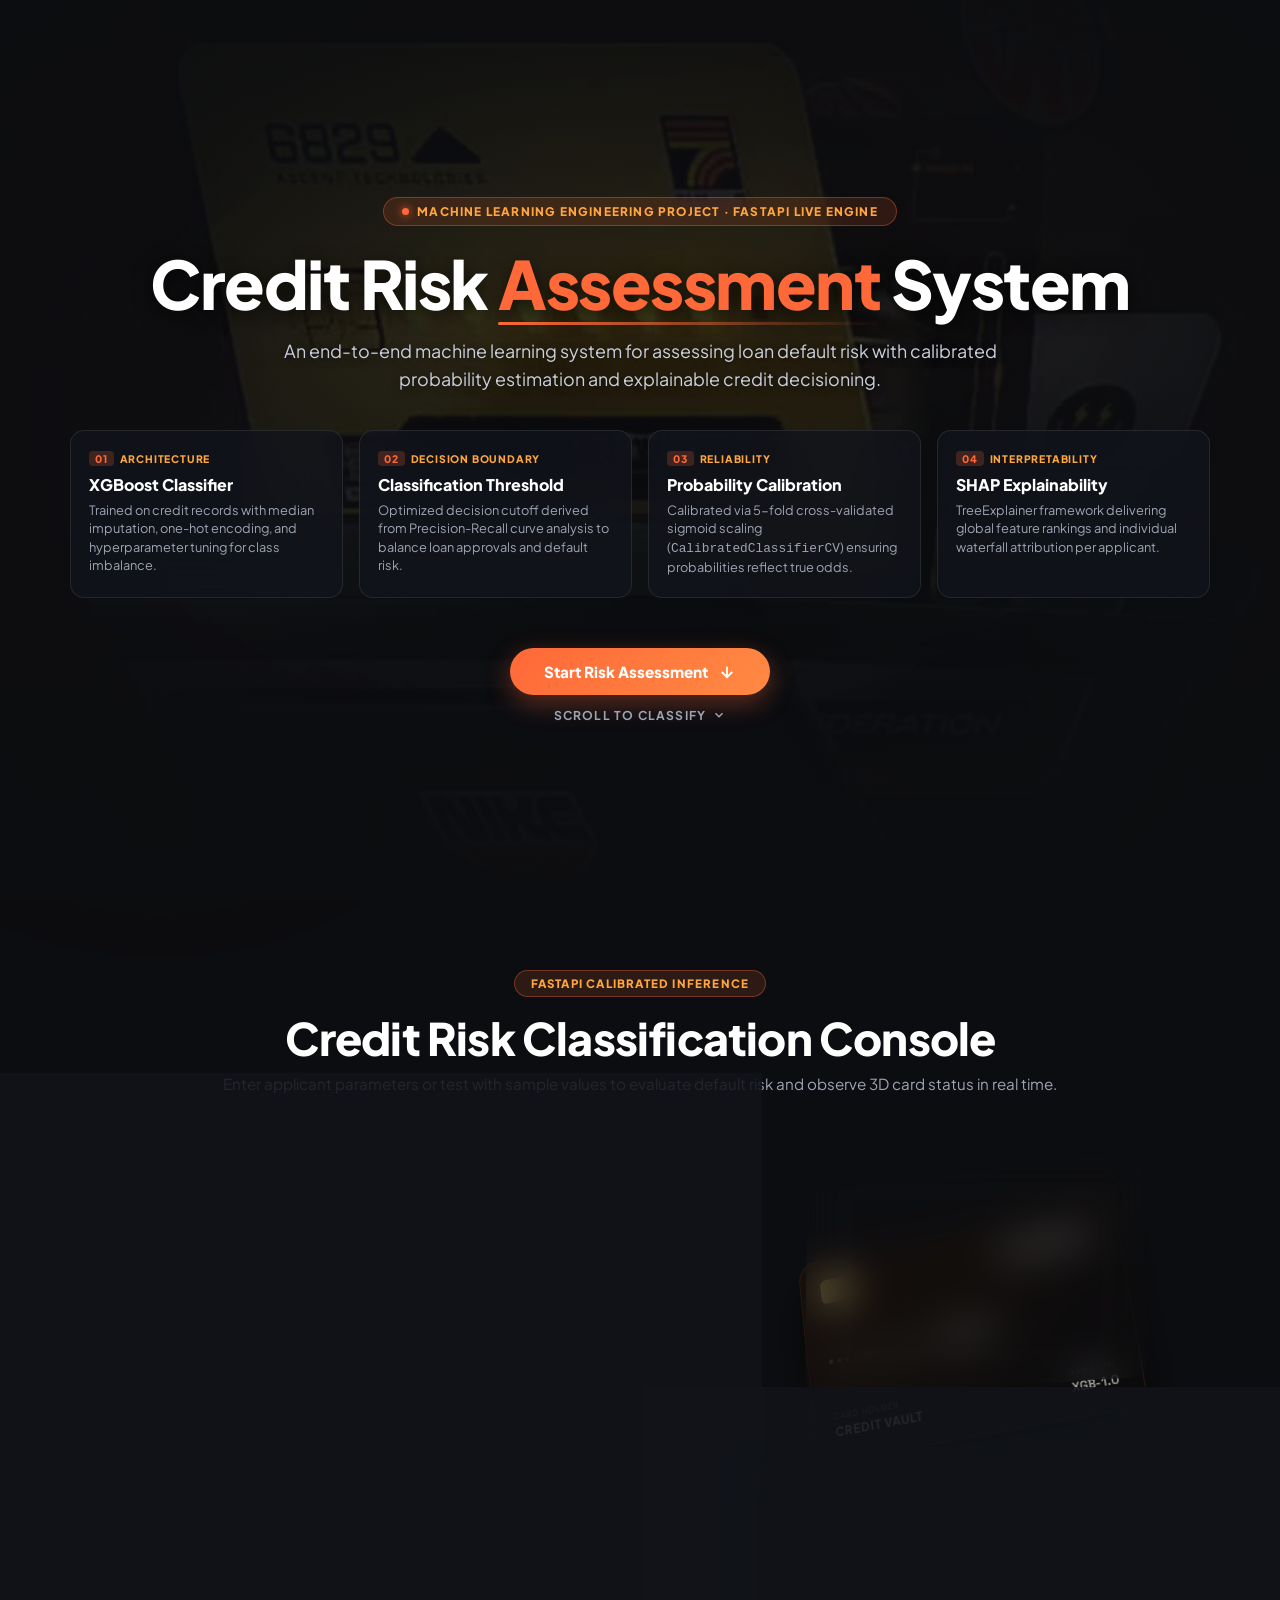
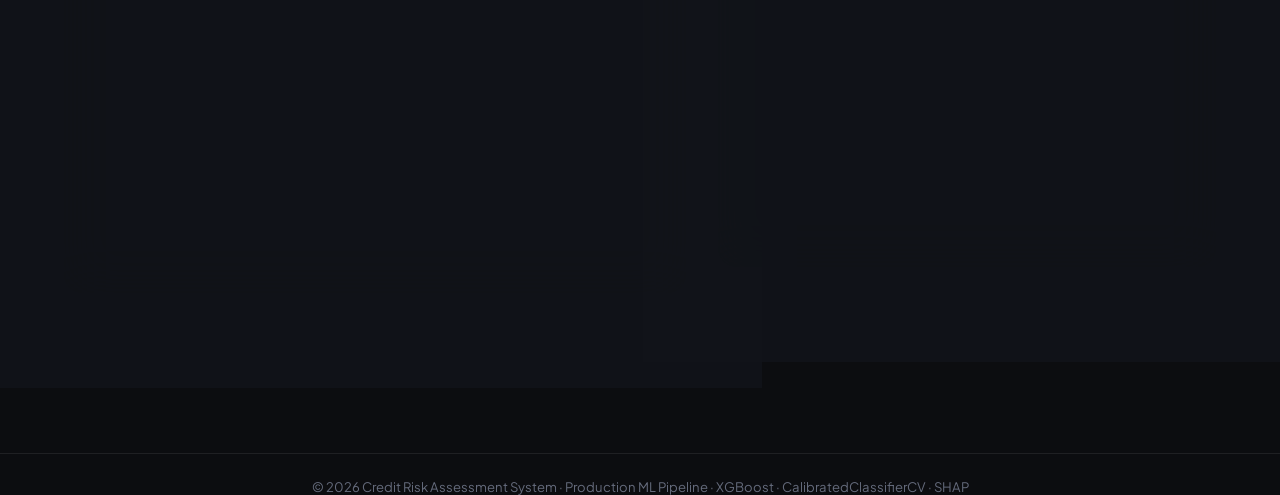
==== static/index.html @ 666a1213 "frontend_code" ====
<!DOCTYPE html>
<html lang="en">
<head>
  <meta charset="UTF-8">
  <meta name="viewport" content="width=device-width, initial-scale=1.0">
  <title>Credit Risk Assessment System | ML Project</title>
  <meta name="description" content="An end-to-end machine learning system for assessing loan default risk with calibrated probability estimation and explainable credit decisioning.">

  <!-- Google Fonts: Plus Jakarta Sans & Space Grotesk -->
  <link rel="preconnect" href="https://fonts.googleapis.com">
  <link rel="preconnect" href="https://fonts.gstatic.com" crossorigin>
  <link href="https://fonts.googleapis.com/css2?family=Plus+Jakarta+Sans:wght@400;500;600;700;800;900&family=Space+Grotesk:wght@500;600;700&display=swap" rel="stylesheet">

  <link rel="stylesheet" href="style.css">
</head>
<body>

  <!-- Ambient Glow Background Blobs -->
  <div class="ambient-glow-1"></div>
  <div class="ambient-glow-2"></div>

  <!-- ==========================================================================
       PAGE 1: INTRODUCTION LANDING PAGE WITH BACKGROUND FRAME ANIMATION
       ========================================================================== -->
  <section class="landing-hero" id="intro-hero">
    <!-- Frame-by-Frame Background Canvas (ezgif-frame-001 to 200) -->
    <div class="hero-canvas-wrap">
      <canvas id="hero-bg-canvas"></canvas>
      <div class="hero-canvas-overlay"></div>
    </div>

    <!-- Hero Content Layer -->
    <div class="hero-content">
      <div class="project-badge-bar">
        <div class="live-indicator-dot"></div>
        <span>Machine Learning Engineering Project &middot; FastAPI Live Engine</span>
      </div>

      <h1 class="project-title">
        Credit Risk <span class="accent-text">Assessment</span> System
      </h1>

      <p class="project-summary">
        An end-to-end machine learning system for assessing loan default risk with calibrated probability estimation and explainable credit decisioning.
      </p>

      <!-- Major Features Grid -->
      <div class="features-grid">
        <!-- 01. Model Architecture -->
        <div class="feature-card">
          <div class="feature-tag">
            <span class="badge-num">01</span>
            <span>Architecture</span>
          </div>
          <h3 class="feature-title">XGBoost Classifier</h3>
          <p class="feature-desc">
            Trained on credit records with median imputation, one-hot encoding, and hyperparameter tuning for class imbalance.
          </p>
        </div>

        <!-- 02. Classification Threshold -->
        <div class="feature-card">
          <div class="feature-tag">
            <span class="badge-num">02</span>
            <span>Decision Boundary</span>
          </div>
          <h3 class="feature-title">Classification Threshold</h3>
          <p class="feature-desc">
            Optimized decision cutoff derived from Precision-Recall curve analysis to balance loan approvals and default risk.
          </p>
        </div>

        <!-- 03. Probability Calibration -->
        <div class="feature-card">
          <div class="feature-tag">
            <span class="badge-num">03</span>
            <span>Reliability</span>
          </div>
          <h3 class="feature-title">Probability Calibration</h3>
          <p class="feature-desc">
            Calibrated via 5-fold cross-validated sigmoid scaling (<code>CalibratedClassifierCV</code>) ensuring probabilities reflect true odds.
          </p>
        </div>

        <!-- 04. SHAP Explainability -->
        <div class="feature-card">
          <div class="feature-tag">
            <span class="badge-num">04</span>
            <span>Interpretability</span>
          </div>
          <h3 class="feature-title">SHAP Explainability</h3>
          <p class="feature-desc">
            TreeExplainer framework delivering global feature rankings and individual waterfall attribution per applicant.
          </p>
        </div>
      </div>

      <!-- Scroll Action Prompt -->
      <div class="scroll-cta-wrap">
        <a href="#classification" class="btn-start-assess">
          <span>Start Risk Assessment</span>
          <svg viewBox="0 0 24 24" width="18" height="18" fill="none" stroke="currentColor" stroke-width="2.5">
            <line x1="12" y1="5" x2="12" y2="19"></line>
            <polyline points="19 12 12 19 5 12"></polyline>
          </svg>
        </a>

        <a href="#classification" class="scroll-indicator">
          <span>Scroll to Classify</span>
          <svg viewBox="0 0 24 24" width="14" height="14" fill="none" stroke="currentColor" stroke-width="2.5">
            <polyline points="6 9 12 15 18 9"></polyline>
          </svg>
        </a>
      </div>
    </div>
  </section>

  <!-- ==========================================================================
       PAGE 2: CLASSIFICATION PAGE (REVEALED ON SCROLL)
       ========================================================================== -->
  <section class="classification-section" id="classification">
    <div class="section-header-wrap">
      <span class="section-badge">FastAPI Calibrated Inference</span>
      <h2 class="section-title">Credit Risk Classification Console</h2>
      <p class="section-subtitle">
        Enter applicant parameters or test with sample values to evaluate default risk and observe 3D card status in real time.
      </p>
    </div>

    <div class="assessment-layout">
      <!-- Left Column: Input Form -->
      <div class="form-card">
        <div class="form-top-actions">
          <h2 class="form-header-title">Applicant Parameters</h2>
          <button type="button" class="btn-sample-fill" id="btn-sample-values">
            <svg viewBox="0 0 24 24" width="15" height="15" fill="none" stroke="currentColor" stroke-width="2.2">
              <path d="M13 2L3 14h9l-1 8 10-12h-9l1-8z"></path>
            </svg>
            Test with Sample Values
          </button>
        </div>

        <form id="credit-risk-form">
          <!-- 01. Applicant Demographics -->
          <div class="form-group-title">
            <span>01. Applicant Profile</span>
          </div>

          <div class="inputs-row">
            <div class="input-field-wrap">
              <label class="input-label" for="person_age">Age (Years)</label>
              <input type="number" id="person_age" class="input-control" placeholder="e.g. 28" min="18" max="100" required>
            </div>

            <div class="input-field-wrap">
              <label class="input-label" for="person_income">Annual Income ($)</label>
              <input type="number" id="person_income" class="input-control" placeholder="e.g. 60000" min="1000" step="500" required>
            </div>

            <div class="input-field-wrap">
              <label class="input-label" for="person_home_ownership">Home Ownership</label>
              <select id="person_home_ownership" class="input-control" required>
                <option value="" disabled selected>Select Ownership</option>
                <option value="RENT">RENT</option>
                <option value="OWN">OWN</option>
                <option value="MORTGAGE">MORTGAGE</option>
                <option value="OTHER">OTHER</option>
              </select>
            </div>

            <div class="input-field-wrap">
              <label class="input-label" for="person_emp_length">Employment Length (Years)</label>
              <input type="number" id="person_emp_length" class="input-control" placeholder="e.g. 4.5" min="0" max="60" step="0.5" required>
            </div>
          </div>

          <!-- 02. Loan Parameters -->
          <div class="form-group-title">
            <span>02. Loan Parameters</span>
          </div>

          <div class="inputs-row">
            <div class="input-field-wrap">
              <label class="input-label" for="loan_intent">Loan Intent</label>
              <select id="loan_intent" class="input-control" required>
                <option value="" disabled selected>Select Intent</option>
                <option value="PERSONAL">PERSONAL</option>
                <option value="EDUCATION">EDUCATION</option>
                <option value="MEDICAL">MEDICAL</option>
                <option value="VENTURE">VENTURE</option>
                <option value="HOMEIMPROVEMENT">HOME IMPROVEMENT</option>
                <option value="DEBTCONSOLIDATION">DEBT CONSOLIDATION</option>
              </select>
            </div>

            <div class="input-field-wrap">
              <label class="input-label" for="loan_grade">Loan Grade</label>
              <select id="loan_grade" class="input-control" required>
                <option value="" disabled selected>Select Grade</option>
                <option value="A">Grade A (Lowest Risk)</option>
                <option value="B">Grade B</option>
                <option value="C">Grade C</option>
                <option value="D">Grade D</option>
                <option value="E">Grade E</option>
                <option value="F">Grade F</option>
                <option value="G">Grade G (Highest Risk)</option>
              </select>
            </div>

            <div class="input-field-wrap">
              <label class="input-label" for="loan_amnt">Loan Amount ($)</label>
              <input type="number" id="loan_amnt" class="input-control" placeholder="e.g. 10000" min="500" step="250" required>
            </div>

            <div class="input-field-wrap">
              <label class="input-label" for="loan_int_rate">Interest Rate (%)</label>
              <input type="number" id="loan_int_rate" class="input-control" placeholder="e.g. 10.5" min="1.0" max="40.0" step="0.1" required>
            </div>

            <div class="input-field-wrap full-width">
              <label class="input-label" for="loan_percent_income">
                <span>Loan as % of Income</span>
                <span class="badge-auto">Auto-synced</span>
              </label>
              <div class="range-wrap">
                <input type="range" id="loan_percent_income_range" min="0.01" max="1.00" step="0.01" value="0.15">
                <span class="range-val-badge" id="loan_percent_badge">15%</span>
                <input type="number" id="loan_percent_income" class="input-control" style="width: 95px;" placeholder="0.15" min="0.01" max="1.00" step="0.01" required>
              </div>
            </div>
          </div>

          <!-- 03. Credit Bureau Record -->
          <div class="form-group-title">
            <span>03. Credit Bureau Record</span>
          </div>

          <div class="inputs-row">
            <div class="input-field-wrap">
              <label class="input-label">Previous Historical Default?</label>
              <div class="toggle-group">
                <div class="toggle-option active" id="toggle-default-n">NO (N)</div>
                <div class="toggle-option" id="toggle-default-y">YES (Y)</div>
              </div>
              <input type="hidden" id="cb_person_default_on_file" value="N">
            </div>

            <div class="input-field-wrap">
              <label class="input-label" for="cb_person_cred_hist_length">Credit History Length (Years)</label>
              <input type="number" id="cb_person_cred_hist_length" class="input-control" placeholder="e.g. 5" min="1" max="40" required>
            </div>
          </div>

          <button type="submit" class="btn-submit-assessment" id="btn-submit-form">
            <svg viewBox="0 0 24 24" width="18" height="18" fill="none" stroke="currentColor" stroke-width="2.2">
              <path d="M12 2v20M17 5H9.5a3.5 3.5 0 0 0 0 7h5a3.5 3.5 0 0 1 0 7H6"/>
            </svg>
            Run Credit Risk Assessment
          </button>
        </form>
      </div>

      <!-- Right Column: 3D Credit Cards & Output Panel -->
      <div class="right-stage-wrapper">

        <!-- 3D Interactive Credit Cards Stage -->
        <div class="card-stage-container">
          <div class="card-stack-3d" id="card-stack">
            <!-- 3rd Card: Dark Glass -->
            <div class="credit-card card-bottom">
              <div class="card-header-row">
                <div class="card-chip"></div>
                <span class="card-status-pill">ML PROTOCOL</span>
              </div>
              <div class="card-number">•••• •••• •••• 9000</div>
              <div class="card-footer-row">
                <div class="card-holder-info">
                  <span class="card-info-label">Card Holder</span>
                  <span class="card-holder-name">CREDIT VAULT</span>
                </div>
                <div class="card-expiry-wrap">
                  <span class="card-info-label">Version</span>
                  <span class="card-expiry">XGB-1.0</span>
                </div>
              </div>
            </div>

            <!-- 2nd Card: Silver Frosted Glass -->
            <div class="credit-card card-middle">
              <div class="card-header-row">
                <div class="card-chip"></div>
                <span class="card-status-pill" style="color: #222; border-color: rgba(0,0,0,0.2);">CALIBRATED</span>
              </div>
              <div class="card-number">•••• •••• •••• 8820</div>
              <div class="card-footer-row">
                <div class="card-holder-info">
                  <span class="card-info-label" style="color: #555;">Pipeline</span>
                  <span class="card-holder-name">Scikit-Learn</span>
                </div>
                <div class="card-expiry-wrap">
                  <span class="card-info-label" style="color: #555;">CV Folds</span>
                  <span class="card-expiry">5-Fold</span>
                </div>
              </div>
            </div>

            <!-- 1st Card: Hero Amber Glass with Live Status -->
            <div class="credit-card card-top" id="top-interactive-card">
              <div class="card-header-row">
                <div class="card-chip-wrap">
                  <div class="card-chip"></div>
                  <svg class="contactless-icon" viewBox="0 0 24 24" fill="none" stroke="currentColor" stroke-width="2">
                    <path d="M8.5 16.5a5 5 0 0 1 0-9"/>
                    <path d="M12 19a9 9 0 0 0 0-14"/>
                    <path d="M15.5 21.5a13 13 0 0 0 0-19"/>
                  </svg>
                </div>
                <span class="card-status-pill" id="card-status-pill">AWAITING EVALUATION</span>
              </div>

              <div class="card-number" id="card-display-number">4532 &bull;&bull;&bull;&bull; &bull;&bull;&bull;&bull; 2026</div>

              <div class="card-footer-row">
                <div class="card-holder-info">
                  <span class="card-info-label">Card Holder</span>
                  <span class="card-holder-name" id="card-display-name">LOAN APPLICANT</span>
                </div>
                <div class="card-expiry-wrap">
                  <span class="card-info-label">Status</span>
                  <span class="card-expiry" id="card-expiry-status">STANDBY</span>
                </div>
                <div class="card-network-logo">
                  <div class="network-circles">
                    <div class="circle-1"></div>
                    <div class="circle-2"></div>
                  </div>
                </div>
              </div>
            </div>
          </div>
        </div>

        <!-- Assessment Output Card -->
        <div class="results-card">

          <!-- STATE 1: WAITING ANIMATION (Shown by default) -->
          <div class="waiting-state" id="waiting-state">
            <div class="waiting-radar-box">
              <div class="radar-ring"></div>
              <div class="radar-ring"></div>
              <div class="radar-ring"></div>
              <div class="radar-core"></div>
            </div>
            <h3 class="waiting-title">Awaiting Applicant Data</h3>
            <p class="waiting-desc">
              Fill in the parameters on the left or click <strong>&ldquo;Test with Sample Values&rdquo;</strong> to run inference through the calibrated model.
            </p>
          </div>

          <!-- STATE 2: ACTIVE PREDICTION RESULTS (Shown after submit) -->
          <div class="active-results-state" id="active-results-state">
            <div class="results-header">
              <h3>Model Assessment Output</h3>
              <div class="live-indicator">
                <div class="live-dot"></div>
                <span>FASTAPI INFERENCE READY</span>
              </div>
            </div>

            <!-- Gauge Dial -->
            <div class="gauge-box">
              <svg class="gauge-svg" viewBox="0 0 160 160">
                <circle class="gauge-bg" cx="80" cy="80" r="70" />
                <circle class="gauge-fill" id="gauge-fill" cx="80" cy="80" r="70" />
              </svg>
              <div class="gauge-content">
                <span class="gauge-value" id="gauge-value">0.00%</span>
                <span class="gauge-sublabel">Default Probability</span>
              </div>
            </div>

            <!-- Decision Outcome Banner -->
            <div class="decision-banner status-low" id="decision-banner">
              <div class="decision-title" id="decision-title">APPROVED - LOW RISK</div>
              <div class="decision-desc" id="decision-desc">Default probability is well below the calibrated threshold. Loan approved.</div>
            </div>

            <!-- Breakdown Metrics -->
            <div class="metrics-list">
              <div class="metric-row">
                <span class="metric-name">Classification Decision</span>
                <span class="metric-val" id="metric-risk-val">Low Risk</span>
              </div>
              <div class="metric-row">
                <span class="metric-name">Calculated Default Prob</span>
                <span class="metric-val" id="metric-prob-val">0.00%</span>
              </div>
              <div class="metric-row">
                <span class="metric-name">Calibrated Decision Cutoff</span>
                <span class="metric-val" id="metric-threshold-val">99.97%</span>
              </div>
              <div class="metric-row">
                <span class="metric-name">Inference Latency</span>
                <span class="metric-val" style="color: var(--accent-amber);">&lt; 15 ms</span>
              </div>
            </div>

            <!-- Make Another Assessment Button -->
            <button type="button" class="btn-reset-assessment" id="btn-make-another">
              <svg viewBox="0 0 24 24" width="16" height="16" fill="none" stroke="currentColor" stroke-width="2.2">
                <path d="M1 4v6h6M23 20v-6h-6"/>
                <path d="M20.49 9A9 9 0 0 0 5.64 5.64L1 10m22 4l-4.64 4.36A9 9 0 0 1 3.51 15"/>
              </svg>
              Make Another Assessment
            </button>
          </div>

        </div>

      </div>
    </div>
  </section>

  <footer class="project-footer">
    <p>&copy; 2026 Credit Risk Assessment System &middot; Production ML Pipeline &middot; XGBoost &middot; CalibratedClassifierCV &middot; SHAP</p>
  </footer>

  <script src="app.js"></script>
</body>
</html>
---- static/style.css ----
/* ==========================================================================
   Credit Risk Assessment System - Design System & Stylesheet
   Landing Hero with Animated Canvas Background + Scroll Reveal Classification
   ========================================================================== */

:root {
  --bg-main: #0c0d10;
  --bg-card: rgba(20, 23, 30, 0.8);
  --bg-glass: rgba(255, 255, 255, 0.04);
  --bg-glass-strong: rgba(26, 28, 36, 0.88);
  --border-glass: rgba(255, 255, 255, 0.09);
  --border-active: rgba(255, 107, 53, 0.4);

  --accent-orange: #ff6838;
  --accent-orange-hover: #ff7d52;
  --accent-amber: #ffa63d;
  --accent-glow: rgba(255, 104, 56, 0.35);
  --accent-violet: #8b6dff;
  --accent-emerald: #10b981;
  --accent-crimson: #ef4444;

  --text-main: #ffffff;
  --text-muted: #9ea4b3;
  --text-dim: #656b7c;

  --font-main: 'Plus Jakarta Sans', -apple-system, BlinkMacSystemFont, sans-serif;
  --font-mono: 'Space Grotesk', 'Courier New', monospace;

  --radius-lg: 20px;
  --radius-md: 14px;
  --radius-sm: 10px;
  --radius-pill: 9999px;

  --shadow-card: 0 20px 50px rgba(0, 0, 0, 0.6), 0 0 40px rgba(255, 104, 56, 0.06);
}

*, *::before, *::after {
  box-sizing: border-box;
  margin: 0;
  padding: 0;
}

html, body {
  width: 100%;
  min-height: 100vh;
  background-color: var(--bg-main);
  color: var(--text-main);
  font-family: var(--font-main);
  overflow-x: hidden;
  scroll-behavior: smooth;
  -webkit-font-smoothing: antialiased;
}

/* Background Ambient Glows */
.ambient-glow-1 {
  position: fixed;
  top: -10vw;
  right: -5vw;
  width: 55vw;
  height: 55vw;
  background: radial-gradient(circle, rgba(255, 104, 56, 0.14) 0%, rgba(255, 166, 61, 0.04) 45%, transparent 70%);
  filter: blur(90px);
  pointer-events: none;
  z-index: 0;
}

.ambient-glow-2 {
  position: fixed;
  bottom: 5vh;
  left: -10vw;
  width: 45vw;
  height: 45vw;
  background: radial-gradient(circle, rgba(139, 109, 255, 0.08) 0%, rgba(255, 104, 56, 0.04) 50%, transparent 70%);
  filter: blur(100px);
  pointer-events: none;
  z-index: 0;
}

/* ==========================================================================
   PAGE 1: INTRODUCTION LANDING HERO WITH FRAME ANIMATION BACKGROUND
   ========================================================================== */
.landing-hero {
  position: relative;
  width: 100%;
  min-height: 100vh;
  display: flex;
  flex-direction: column;
  align-items: center;
  justify-content: center;
  overflow: hidden;
  padding: 60px 4vw 40px;
}

/* Canvas Background for 200 Frame Animation */
.hero-canvas-wrap {
  position: absolute;
  inset: 0;
  width: 100%;
  height: 100%;
  z-index: 1;
  pointer-events: none;
}

#hero-bg-canvas {
  width: 100%;
  height: 100%;
  object-fit: cover;
  opacity: 0.42;
  filter: brightness(0.9) contrast(1.05);
  transform: scale(1.02);
}

/* Dark Vignette Overlay so content pops */
.hero-canvas-overlay {
  position: absolute;
  inset: 0;
  background: radial-gradient(circle at center, rgba(12, 13, 16, 0.4) 0%, rgba(12, 13, 16, 0.85) 65%, rgba(12, 13, 16, 0.98) 100%),
              linear-gradient(to bottom, rgba(12, 13, 16, 0.7) 0%, transparent 35%, rgba(12, 13, 16, 0.95) 100%);
  z-index: 2;
}

/* Hero Content Layer */
.hero-content {
  position: relative;
  z-index: 5;
  max-width: 1140px;
  margin: 0 auto;
  text-align: center;
  display: flex;
  flex-direction: column;
  align-items: center;
}

.project-badge-bar {
  display: inline-flex;
  align-items: center;
  gap: 8px;
  background: rgba(255, 107, 53, 0.14);
  border: 1px solid rgba(255, 107, 53, 0.35);
  color: var(--accent-amber);
  font-size: 0.74rem;
  font-weight: 800;
  letter-spacing: 1.2px;
  text-transform: uppercase;
  padding: 6px 18px;
  border-radius: var(--radius-pill);
  margin-bottom: 20px;
  backdrop-filter: blur(12px);
}

.live-indicator-dot {
  width: 7px;
  height: 7px;
  background: var(--accent-orange);
  border-radius: 50%;
  box-shadow: 0 0 8px var(--accent-orange);
  animation: pulseDot 2s infinite;
}

@keyframes pulseDot {
  0% { opacity: 0.4; }
  50% { opacity: 1; }
  100% { opacity: 0.4; }
}

.project-title {
  font-size: clamp(2.6rem, 5.2vw, 4.4rem);
  font-weight: 900;
  letter-spacing: -1.5px;
  line-height: 1.12;
  color: #ffffff;
  margin-bottom: 16px;
  text-shadow: 0 4px 20px rgba(0, 0, 0, 0.7);
}

.project-title span.accent-text {
  color: var(--accent-orange);
  position: relative;
  display: inline-block;
}

.project-title span.accent-text::after {
  content: '';
  position: absolute;
  left: 0;
  bottom: -4px;
  width: 100%;
  height: 3px;
  background: linear-gradient(90deg, var(--accent-orange), transparent);
  border-radius: 2px;
}

.project-summary {
  font-size: 1.12rem;
  color: #cbd0dd;
  line-height: 1.6;
  max-width: 740px;
  margin: 0 auto 36px;
  text-shadow: 0 2px 8px rgba(0, 0, 0, 0.6);
}

/* Major Features Grid */
.features-grid {
  display: grid;
  grid-template-columns: repeat(4, 1fr);
  gap: 16px;
  width: 100%;
  margin-bottom: 40px;
}

.feature-card {
  background: rgba(18, 21, 28, 0.75);
  border: 1px solid rgba(255, 255, 255, 0.09);
  border-radius: var(--radius-md);
  padding: 20px 18px;
  backdrop-filter: blur(24px);
  text-align: left;
  transition: all 0.25s ease;
  position: relative;
  overflow: hidden;
}

.feature-card:hover {
  transform: translateY(-3px);
  border-color: rgba(255, 107, 53, 0.35);
  background: rgba(26, 30, 42, 0.88);
}

.feature-tag {
  font-size: 0.65rem;
  font-weight: 800;
  text-transform: uppercase;
  letter-spacing: 0.8px;
  color: var(--accent-amber);
  margin-bottom: 8px;
  display: flex;
  align-items: center;
  gap: 6px;
}

.feature-tag span.badge-num {
  background: rgba(255, 104, 56, 0.2);
  color: var(--accent-orange);
  padding: 1px 6px;
  border-radius: 4px;
}

.feature-title {
  font-size: 1rem;
  font-weight: 800;
  color: #ffffff;
  margin-bottom: 6px;
}

.feature-desc {
  font-size: 0.8rem;
  color: var(--text-muted);
  line-height: 1.45;
}

/* Scroll CTA & Animated Prompt */
.scroll-cta-wrap {
  display: flex;
  flex-direction: column;
  align-items: center;
  gap: 12px;
  margin-top: 10px;
}

.btn-start-assess {
  background: linear-gradient(135deg, var(--accent-orange) 0%, #ff8a43 100%);
  color: #ffffff;
  padding: 14px 34px;
  border-radius: var(--radius-pill);
  font-size: 0.95rem;
  font-weight: 800;
  text-decoration: none;
  box-shadow: 0 8px 25px var(--accent-glow);
  display: inline-flex;
  align-items: center;
  gap: 10px;
  transition: all 0.25s ease;
}

.btn-start-assess:hover {
  transform: translateY(-2px);
  box-shadow: 0 12px 30px rgba(255, 104, 56, 0.5);
}

.scroll-indicator {
  display: flex;
  align-items: center;
  gap: 6px;
  font-size: 0.76rem;
  font-weight: 700;
  text-transform: uppercase;
  letter-spacing: 1.2px;
  color: var(--text-muted);
  text-decoration: none;
  transition: color 0.2s ease;
  animation: bounceScroll 2.2s ease-in-out infinite;
}

.scroll-indicator:hover {
  color: var(--accent-orange);
}

@keyframes bounceScroll {
  0%, 100% { transform: translateY(0); }
  50% { transform: translateY(6px); }
}

/* ==========================================================================
   PAGE 2: CLASSIFICATION SECTION (REVEALED ON SCROLL)
   ========================================================================== */
.classification-section {
  position: relative;
  z-index: 10;
  max-width: 1360px;
  margin: 0 auto;
  padding: 70px 5vw 100px;
}

.section-header-wrap {
  text-align: center;
  margin-bottom: 40px;
}

.section-badge {
  display: inline-block;
  background: rgba(255, 107, 53, 0.14);
  border: 1px solid rgba(255, 107, 53, 0.35);
  color: var(--accent-amber);
  font-size: 0.72rem;
  font-weight: 800;
  letter-spacing: 1.2px;
  text-transform: uppercase;
  padding: 5px 16px;
  border-radius: var(--radius-pill);
  margin-bottom: 12px;
}

.section-title {
  font-size: clamp(2rem, 3.6vw, 2.8rem);
  font-weight: 900;
  letter-spacing: -0.8px;
  color: #fff;
}

.section-subtitle {
  color: var(--text-muted);
  font-size: 0.95rem;
  margin-top: 8px;
}

/* Assessment Layout Grid */
.assessment-layout {
  display: grid;
  grid-template-columns: 1.25fr 1fr;
  gap: 32px;
  align-items: start;
}

/* Form Container */
.form-card {
  background: rgba(18, 20, 26, 0.88);
  border: 1px solid rgba(255, 255, 255, 0.1);
  border-radius: var(--radius-lg);
  padding: 30px;
  box-shadow: var(--shadow-card);
  backdrop-filter: blur(24px);
}

.form-top-actions {
  display: flex;
  align-items: center;
  justify-content: space-between;
  margin-bottom: 22px;
  padding-bottom: 16px;
  border-bottom: 1px solid rgba(255, 255, 255, 0.08);
}

.form-header-title {
  font-size: 1.15rem;
  font-weight: 800;
  color: #ffffff;
}

.btn-sample-fill {
  background: rgba(255, 104, 56, 0.15);
  border: 1px solid rgba(255, 104, 56, 0.35);
  color: var(--accent-amber);
  padding: 8px 16px;
  border-radius: var(--radius-pill);
  font-size: 0.82rem;
  font-weight: 700;
  cursor: pointer;
  display: inline-flex;
  align-items: center;
  gap: 7px;
  transition: all 0.2s ease;
}

.btn-sample-fill:hover {
  background: var(--accent-orange);
  color: #fff;
  border-color: var(--accent-orange);
  transform: translateY(-1px);
  box-shadow: 0 4px 14px var(--accent-glow);
}

.form-group-title {
  font-size: 0.82rem;
  font-weight: 700;
  text-transform: uppercase;
  letter-spacing: 0.8px;
  color: var(--accent-amber);
  margin-bottom: 14px;
  display: flex;
  align-items: center;
  gap: 8px;
}

.form-group-title::after {
  content: '';
  flex: 1;
  height: 1px;
  background: rgba(255, 255, 255, 0.06);
}

.inputs-row {
  display: grid;
  grid-template-columns: 1fr 1fr;
  gap: 16px;
  margin-bottom: 20px;
}

.input-field-wrap {
  display: flex;
  flex-direction: column;
  gap: 6px;
}

.input-field-wrap.full-width {
  grid-column: 1 / -1;
}

.input-label {
  font-size: 0.78rem;
  font-weight: 600;
  color: #cbd0dc;
  display: flex;
  align-items: center;
  justify-content: space-between;
}

.input-label span.badge-auto {
  font-size: 0.65rem;
  color: var(--accent-orange);
  text-transform: uppercase;
  letter-spacing: 0.5px;
}

.input-control {
  background: rgba(28, 30, 38, 0.9);
  border: 1px solid rgba(255, 255, 255, 0.12);
  border-radius: var(--radius-sm);
  color: #ffffff;
  padding: 10px 14px;
  font-size: 0.9rem;
  font-family: inherit;
  outline: none;
  transition: all 0.2s ease;
}

.input-control:focus {
  border-color: var(--accent-orange);
  box-shadow: 0 0 0 3px rgba(255, 107, 53, 0.2);
}

select.input-control {
  cursor: pointer;
}

select.input-control option {
  background: #181a22;
  color: #fff;
}

/* Range input styled */
.range-wrap {
  display: flex;
  align-items: center;
  gap: 12px;
}

.range-wrap input[type="range"] {
  flex: 1;
  accent-color: var(--accent-orange);
  cursor: pointer;
}

.range-val-badge {
  min-width: 48px;
  text-align: right;
  font-family: var(--font-mono);
  font-size: 0.85rem;
  color: var(--accent-amber);
  font-weight: 600;
}

/* Toggle Switch for Default on File */
.toggle-group {
  display: flex;
  background: rgba(28, 30, 38, 0.9);
  border: 1px solid rgba(255, 255, 255, 0.12);
  border-radius: var(--radius-sm);
  overflow: hidden;
  padding: 3px;
}

.toggle-option {
  flex: 1;
  text-align: center;
  padding: 7px 12px;
  font-size: 0.85rem;
  font-weight: 700;
  cursor: pointer;
  border-radius: 6px;
  color: var(--text-muted);
  transition: all 0.2s ease;
}

.toggle-option.active {
  background: var(--accent-orange);
  color: #fff;
  box-shadow: 0 2px 8px var(--accent-glow);
}

.toggle-option.toggle-danger.active {
  background: var(--accent-crimson);
  color: #fff;
  box-shadow: 0 2px 8px rgba(239, 68, 68, 0.4);
}

/* Submit Button */
.btn-submit-assessment {
  width: 100%;
  background: linear-gradient(135deg, var(--accent-orange) 0%, #ff8a43 100%);
  border: none;
  border-radius: 12px;
  color: #ffffff;
  padding: 15px;
  font-size: 1.02rem;
  font-weight: 800;
  letter-spacing: 0.5px;
  cursor: pointer;
  box-shadow: 0 8px 25px var(--accent-glow);
  display: flex;
  align-items: center;
  justify-content: center;
  gap: 10px;
  margin-top: 12px;
  transition: all 0.25s ease;
}

.btn-submit-assessment:hover {
  transform: translateY(-2px);
  box-shadow: 0 12px 30px rgba(255, 107, 53, 0.5);
}

.btn-submit-assessment:disabled {
  opacity: 0.6;
  cursor: not-allowed;
  transform: none;
}

/* ==========================================================================
   Right Column: 3D Credit Card Stage & Assessment Output Box
   ========================================================================== */
.right-stage-wrapper {
  display: flex;
  flex-direction: column;
  gap: 24px;
}

/* 3D Card Stage */
.card-stage-container {
  position: relative;
  width: 100%;
  height: 290px;
  perspective: 1200px;
  display: flex;
  align-items: center;
  justify-content: center;
}

.card-stack-3d {
  position: relative;
  width: 360px;
  height: 220px;
  transform-style: preserve-3d;
  transition: transform 0.15s cubic-bezier(0.2, 0, 0.3, 1);
  will-change: transform;
}

.credit-card {
  position: absolute;
  inset: 0;
  border-radius: 20px;
  padding: 22px 24px;
  display: flex;
  flex-direction: column;
  justify-content: space-between;
  box-shadow: 0 25px 50px rgba(0, 0, 0, 0.6);
  user-select: none;
  transform-style: preserve-3d;
  transition: transform 0.4s ease, border-color 0.4s ease, box-shadow 0.4s ease;
}

/* 3rd Card: Dark Glass */
.card-bottom {
  transform: translate3d(-24px, 45px, -50px) rotateZ(-8deg);
  background: linear-gradient(135deg, rgba(35, 24, 18, 0.85) 0%, rgba(15, 15, 18, 0.95) 100%);
  border: 1px solid rgba(255, 107, 53, 0.18);
  filter: brightness(0.65);
}

/* 2nd Card: Silver Frosted Glass */
.card-middle {
  transform: translate3d(-12px, 22px, -25px) rotateZ(-4deg);
  background: linear-gradient(135deg, rgba(235, 240, 245, 0.85) 0%, rgba(190, 195, 205, 0.8) 100%);
  color: #1a1c22;
  border: 1px solid rgba(255, 255, 255, 0.5);
  filter: brightness(0.85);
}

.card-middle .card-number,
.card-middle .card-holder-name,
.card-middle .card-expiry {
  color: #242833;
}

/* 1st Card: Hero Amber Glass with Live Status */
.card-top {
  transform: translate3d(0, 0, 0) rotateZ(-1deg);
  background: linear-gradient(140deg, rgba(255, 120, 60, 0.45) 0%, rgba(40, 30, 25, 0.6) 40%, rgba(20, 20, 25, 0.75) 100%);
  backdrop-filter: blur(20px);
  -webkit-backdrop-filter: blur(20px);
  border: 1px solid rgba(255, 255, 255, 0.28);
  box-shadow: 0 25px 50px rgba(0, 0, 0, 0.7), 0 0 30px rgba(255, 107, 53, 0.25);
  overflow: hidden;
  cursor: pointer;
}

.card-top::before {
  content: '';
  position: absolute;
  top: -50%;
  left: -50%;
  width: 200%;
  height: 200%;
  background: radial-gradient(circle at var(--mouse-x, 50%) var(--mouse-y, 50%), rgba(255, 255, 255, 0.22) 0%, transparent 50%);
  pointer-events: none;
  opacity: 0.8;
  mix-blend-mode: overlay;
}

.card-top.status-low-risk {
  border-color: rgba(16, 185, 129, 0.5);
  box-shadow: 0 25px 50px rgba(0, 0, 0, 0.7), 0 0 40px rgba(16, 185, 129, 0.35);
}

.card-top.status-high-risk {
  border-color: rgba(239, 68, 68, 0.5);
  box-shadow: 0 25px 50px rgba(0, 0, 0, 0.7), 0 0 40px rgba(239, 68, 68, 0.35);
}

.card-header-row {
  display: flex;
  align-items: center;
  justify-content: space-between;
}

.card-chip-wrap {
  display: flex;
  align-items: center;
  gap: 8px;
}

.card-chip {
  width: 36px;
  height: 26px;
  background: linear-gradient(135deg, #d4af37, #f7e29c, #aa820a);
  border-radius: 6px;
  border: 1px solid rgba(255, 255, 255, 0.4);
}

.contactless-icon {
  width: 18px;
  height: 18px;
  stroke: rgba(255, 255, 255, 0.85);
}

.card-status-pill {
  font-size: 0.66rem;
  font-weight: 700;
  text-transform: uppercase;
  letter-spacing: 0.8px;
  padding: 3px 9px;
  border-radius: var(--radius-pill);
  background: rgba(255, 255, 255, 0.15);
  border: 1px solid rgba(255, 255, 255, 0.2);
  color: #fff;
}

.status-approved {
  background: rgba(16, 185, 129, 0.25);
  border-color: var(--accent-emerald);
  color: #34d399;
}

.status-flagged {
  background: rgba(239, 68, 68, 0.25);
  border-color: var(--accent-crimson);
  color: #f87171;
}

.card-number {
  font-family: var(--font-mono);
  font-size: 1.15rem;
  font-weight: 600;
  letter-spacing: 2.5px;
  color: #ffffff;
  text-shadow: 0 2px 4px rgba(0, 0, 0, 0.4);
  margin: 10px 0 4px;
}

.card-footer-row {
  display: flex;
  align-items: flex-end;
  justify-content: space-between;
}

.card-holder-info {
  display: flex;
  flex-direction: column;
  gap: 2px;
}

.card-info-label {
  font-size: 0.55rem;
  text-transform: uppercase;
  letter-spacing: 1px;
  color: rgba(255, 255, 255, 0.6);
}

.card-holder-name {
  font-size: 0.82rem;
  font-weight: 700;
  text-transform: uppercase;
  letter-spacing: 1px;
  color: #ffffff;
}

.card-expiry-wrap {
  display: flex;
  flex-direction: column;
  gap: 2px;
}

.card-expiry {
  font-family: var(--font-mono);
  font-size: 0.8rem;
  font-weight: 600;
  color: #ffffff;
}

.card-network-logo {
  display: flex;
  align-items: center;
}

.network-circles {
  position: relative;
  width: 38px;
  height: 24px;
}

.circle-1, .circle-2 {
  position: absolute;
  width: 24px;
  height: 24px;
  border-radius: 50%;
}

.circle-1 {
  left: 0;
  background: rgba(255, 255, 255, 0.85);
}

.circle-2 {
  right: 0;
  background: rgba(255, 255, 255, 0.5);
}

/* ==========================================================================
   Assessment Output Card (Waiting State vs. Active Prediction State)
   ========================================================================== */
.results-card {
  background: rgba(18, 20, 26, 0.88);
  border: 1px solid rgba(255, 255, 255, 0.1);
  border-radius: var(--radius-lg);
  padding: 28px;
  box-shadow: var(--shadow-card);
  backdrop-filter: blur(24px);
  min-height: 420px;
  display: flex;
  flex-direction: column;
  justify-content: center;
  position: relative;
  overflow: hidden;
}

/* --- STATE 1: WAITING ANIMATION --- */
.waiting-state {
  display: flex;
  flex-direction: column;
  align-items: center;
  justify-content: center;
  text-align: center;
  padding: 30px 20px;
  gap: 20px;
}

.waiting-radar-box {
  position: relative;
  width: 140px;
  height: 140px;
  display: flex;
  align-items: center;
  justify-content: center;
}

.radar-ring {
  position: absolute;
  border-radius: 50%;
  border: 1.5px solid rgba(255, 104, 56, 0.25);
  animation: radarWave 2.8s cubic-bezier(0.2, 0.8, 0.2, 1) infinite;
}

.radar-ring:nth-child(1) {
  width: 50px;
  height: 50px;
  animation-delay: 0s;
}

.radar-ring:nth-child(2) {
  width: 90px;
  height: 90px;
  animation-delay: 0.8s;
}

.radar-ring:nth-child(3) {
  width: 130px;
  height: 130px;
  animation-delay: 1.6s;
}

@keyframes radarWave {
  0% {
    transform: scale(0.6);
    opacity: 0.8;
    border-color: rgba(255, 104, 56, 0.6);
  }
  50% {
    border-color: rgba(255, 166, 61, 0.3);
  }
  100% {
    transform: scale(1.3);
    opacity: 0;
    border-color: rgba(255, 104, 56, 0);
  }
}

.radar-core {
  width: 24px;
  height: 24px;
  border-radius: 50%;
  background: radial-gradient(circle, var(--accent-amber) 20%, var(--accent-orange) 80%);
  box-shadow: 0 0 20px var(--accent-glow);
  animation: corePulse 1.8s ease-in-out infinite alternate;
}

@keyframes corePulse {
  0% { transform: scale(0.85); box-shadow: 0 0 10px var(--accent-glow); }
  100% { transform: scale(1.15); box-shadow: 0 0 25px rgba(255, 104, 56, 0.6); }
}

.waiting-title {
  font-size: 1.2rem;
  font-weight: 800;
  color: #ffffff;
  letter-spacing: -0.2px;
}

.waiting-desc {
  font-size: 0.85rem;
  color: var(--text-muted);
  line-height: 1.5;
  max-width: 320px;
}

/* --- STATE 2: PREDICTION RESULTS (HIDDEN INITIALLY) --- */
.active-results-state {
  display: none;
  flex-direction: column;
  gap: 20px;
  animation: fadeIn 0.4s ease forwards;
}

@keyframes fadeIn {
  from { opacity: 0; transform: translateY(8px); }
  to { opacity: 1; transform: translateY(0); }
}

.results-header {
  display: flex;
  align-items: center;
  justify-content: space-between;
}

.results-header h3 {
  font-size: 1.1rem;
  font-weight: 800;
}

.live-indicator {
  display: flex;
  align-items: center;
  gap: 6px;
  font-size: 0.72rem;
  color: var(--accent-emerald);
  font-weight: 700;
}

.live-dot {
  width: 7px;
  height: 7px;
  background: var(--accent-emerald);
  border-radius: 50%;
  box-shadow: 0 0 8px var(--accent-emerald);
  animation: pulseDot 2s infinite;
}

/* Gauge / Probability Dial */
.gauge-box {
  display: flex;
  flex-direction: column;
  align-items: center;
  justify-content: center;
  padding: 8px 0;
  position: relative;
}

.gauge-svg {
  width: 170px;
  height: 170px;
  transform: rotate(-90deg);
}

.gauge-bg {
  fill: none;
  stroke: rgba(255, 255, 255, 0.08);
  stroke-width: 13;
}

.gauge-fill {
  fill: none;
  stroke: var(--accent-orange);
  stroke-width: 13;
  stroke-linecap: round;
  stroke-dasharray: 440;
  stroke-dashoffset: 440;
  transition: stroke-dashoffset 1s cubic-bezier(0.16, 1, 0.3, 1), stroke 0.4s ease;
}

.gauge-content {
  position: absolute;
  display: flex;
  flex-direction: column;
  align-items: center;
  text-align: center;
}

.gauge-value {
  font-family: var(--font-mono);
  font-size: 1.85rem;
  font-weight: 800;
  color: #ffffff;
  line-height: 1;
}

.gauge-sublabel {
  font-size: 0.68rem;
  text-transform: uppercase;
  color: var(--text-muted);
  letter-spacing: 0.8px;
  margin-top: 4px;
}

/* Decision Outcome Banner */
.decision-banner {
  border-radius: var(--radius-md);
  padding: 14px 18px;
  text-align: center;
  background: rgba(30, 32, 42, 0.6);
  border: 1px solid rgba(255, 255, 255, 0.08);
  transition: all 0.3s ease;
}

.decision-banner.status-low {
  background: rgba(16, 185, 129, 0.12);
  border-color: rgba(16, 185, 129, 0.4);
}

.decision-banner.status-high {
  background: rgba(239, 68, 68, 0.12);
  border-color: rgba(239, 68, 68, 0.4);
}

.decision-title {
  font-size: 1.15rem;
  font-weight: 800;
  letter-spacing: -0.2px;
  margin-bottom: 3px;
}

.status-low .decision-title {
  color: #34d399;
}

.status-high .decision-title {
  color: #f87171;
}

.decision-desc {
  font-size: 0.8rem;
  color: var(--text-muted);
}

/* Breakdown stats list */
.metrics-list {
  display: flex;
  flex-direction: column;
  gap: 10px;
}

.metric-row {
  display: flex;
  align-items: center;
  justify-content: space-between;
  padding: 9px 12px;
  background: rgba(25, 27, 35, 0.6);
  border-radius: var(--radius-sm);
  border: 1px solid rgba(255, 255, 255, 0.05);
}

.metric-name {
  font-size: 0.78rem;
  color: var(--text-muted);
}

.metric-val {
  font-family: var(--font-mono);
  font-size: 0.82rem;
  font-weight: 700;
  color: #ffffff;
}

/* Make Another Assessment Button */
.btn-reset-assessment {
  width: 100%;
  background: rgba(35, 38, 48, 0.9);
  border: 1px solid rgba(255, 255, 255, 0.15);
  color: #ffffff;
  padding: 12px;
  border-radius: var(--radius-sm);
  font-size: 0.9rem;
  font-weight: 700;
  cursor: pointer;
  display: flex;
  align-items: center;
  justify-content: center;
  gap: 8px;
  transition: all 0.2s ease;
  margin-top: 4px;
}

.btn-reset-assessment:hover {
  background: rgba(50, 55, 70, 0.95);
  border-color: var(--accent-orange);
  color: var(--accent-amber);
  transform: translateY(-2px);
}

/* Footer */
.project-footer {
  text-align: center;
  margin-top: 60px;
  padding-top: 24px;
  border-top: 1px solid rgba(255, 255, 255, 0.08);
  color: var(--text-dim);
  font-size: 0.82rem;
}

/* ==========================================================================
   Responsive Breakpoints
   ========================================================================== */
@media (max-width: 1080px) {
  .features-grid {
    grid-template-columns: repeat(2, 1fr);
  }
  .assessment-layout {
    grid-template-columns: 1fr;
  }
}

@media (max-width: 640px) {
  .features-grid {
    grid-template-columns: 1fr;
  }
  .inputs-row {
    grid-template-columns: 1fr;
  }
  .card-stack-3d {
    width: 310px;
    height: 190px;
  }
  .card-number {
    font-size: 1rem;
  }
}
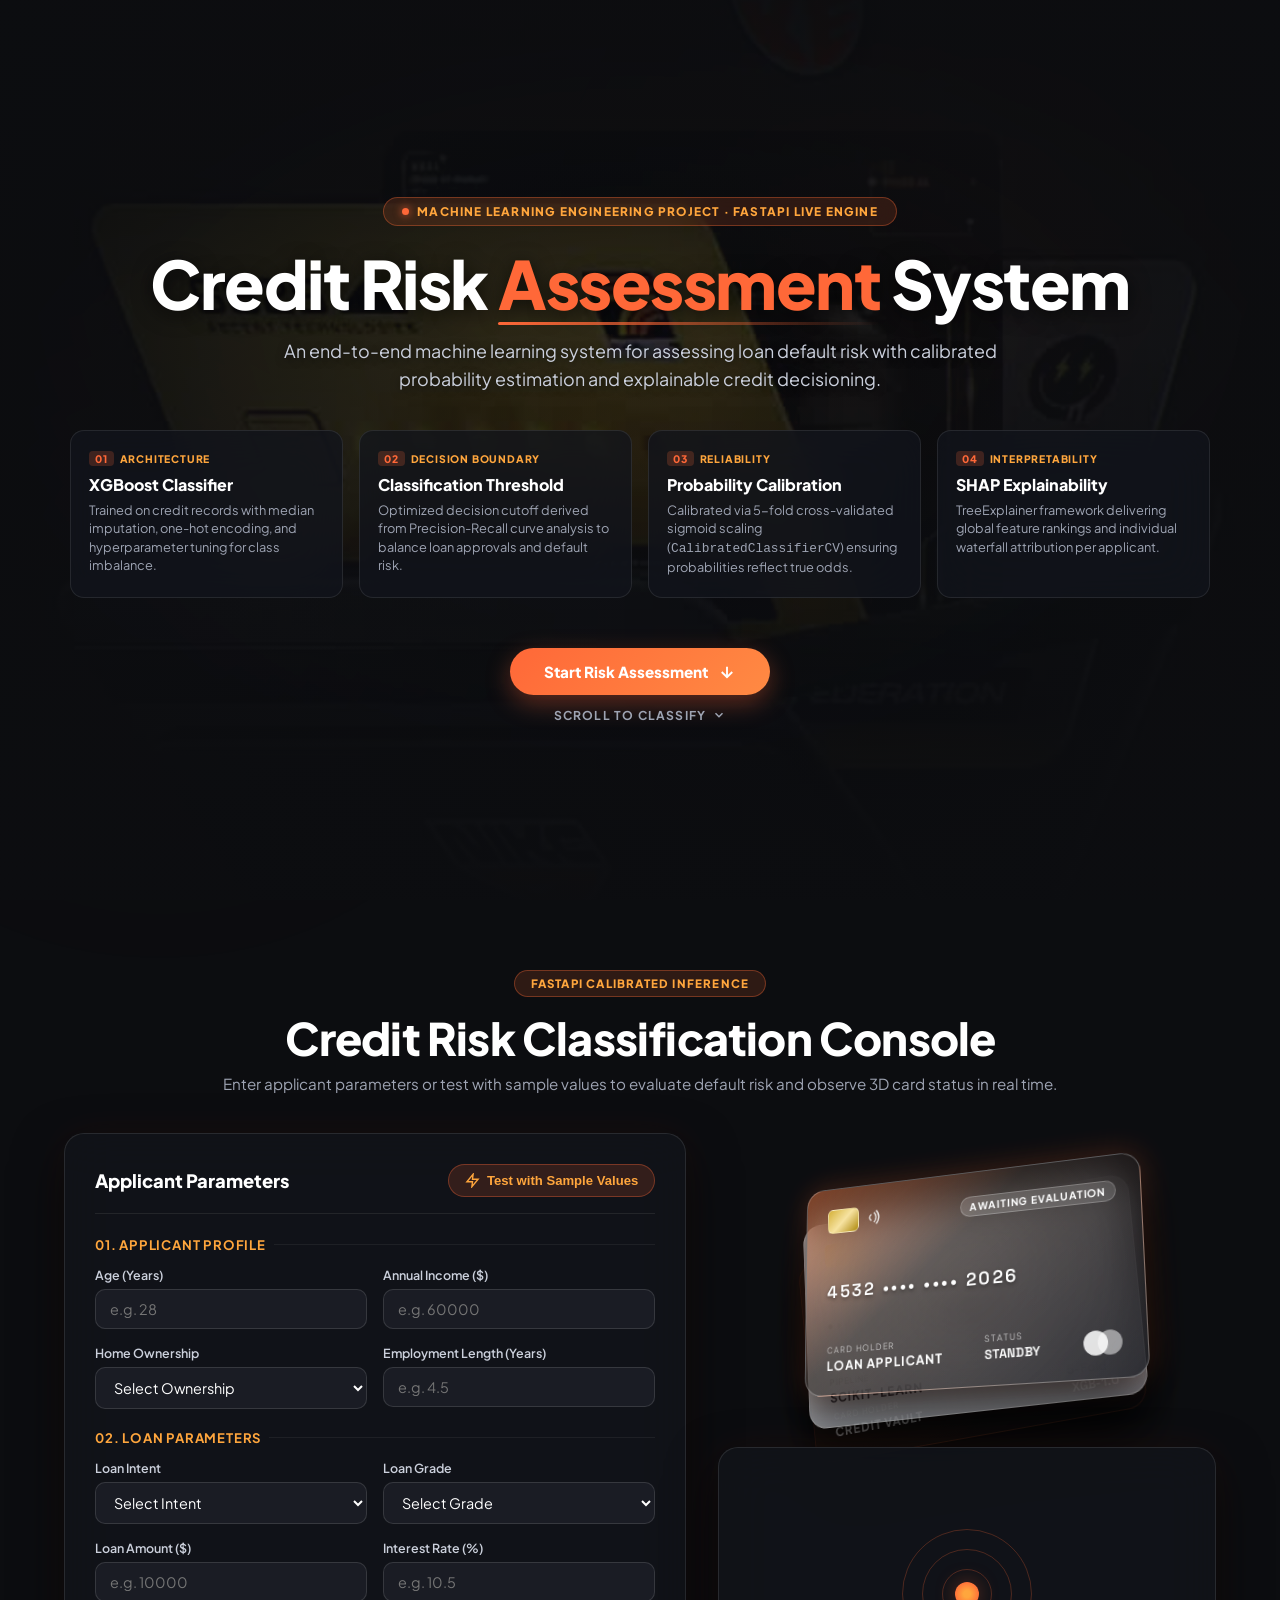
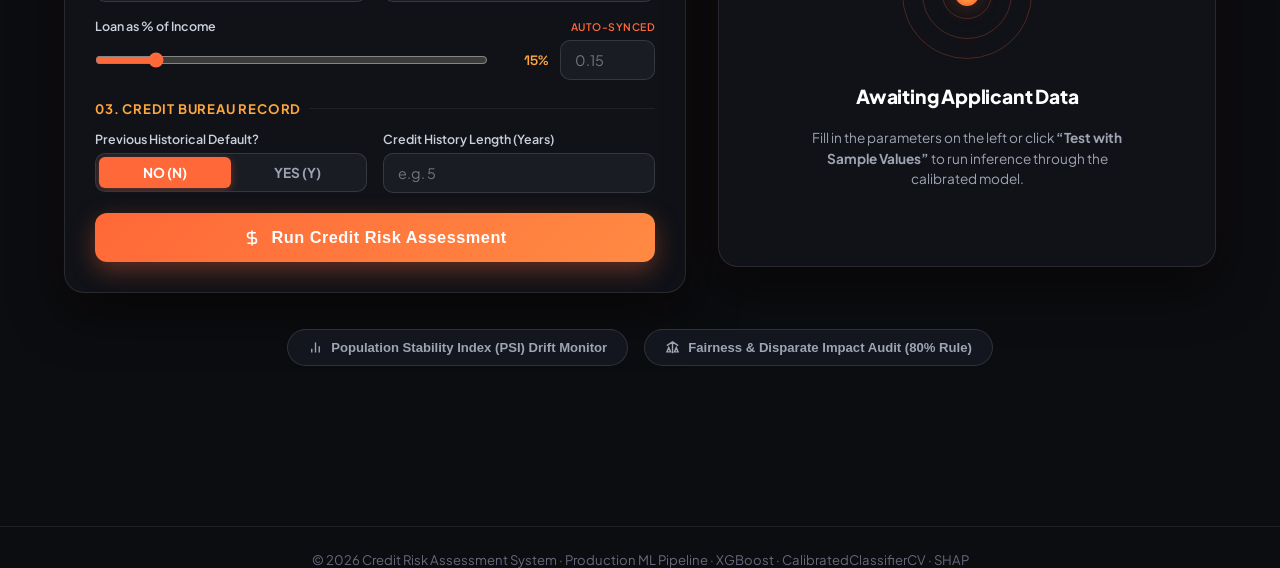
==== commit 9ab4209e: "additional_features_implementation" ====
--- a/static/index.html
+++ b/static/index.html
@@ -385,6 +385,42 @@
               <div class="decision-desc" id="decision-desc">Default probability is well below the calibrated threshold. Loan approved.</div>
             </div>
 
+            <!-- ADVERSE ACTION NOTICE (SHAP-Driven, Shown on High Risk) -->
+            <div class="adverse-action-box" id="adverse-action-container" style="display: none;">
+              <div class="adverse-header">
+                <svg viewBox="0 0 24 24" fill="none" stroke="currentColor" stroke-width="2.5">
+                  <circle cx="12" cy="12" r="10"></circle>
+                  <line x1="12" y1="8" x2="12" y2="12"></line>
+                  <line x1="12" y1="16" x2="12.01" y2="16"></line>
+                </svg>
+                <span>Regulatory Adverse Action Notice (ECOA/FCRA)</span>
+              </div>
+              <p style="font-size: 0.76rem; color: var(--text-muted);">
+                Primary risk drivers extracted from calibrated SHAP feature attributions:
+              </p>
+              <div class="adverse-reasons-list" id="adverse-reasons-list">
+                <!-- Dynamically injected -->
+              </div>
+            </div>
+
+            <!-- WHAT-IF RECOURSE SIMULATOR (Shown on High Risk) -->
+            <div class="recourse-box" id="recourse-container" style="display: none;">
+              <div class="recourse-header">
+                <div class="recourse-title">
+                  <svg viewBox="0 0 24 24" width="16" height="16" fill="none" stroke="currentColor" stroke-width="2.5">
+                    <path d="M13 2L3 14h9l-1 8 10-12h-9l1-8z"></path>
+                  </svg>
+                  <span>What-If Recourse Simulator</span>
+                </div>
+              </div>
+              <p class="recourse-rec-text" id="recourse-text">
+                Calculating actionable recourse...
+              </p>
+              <button type="button" class="btn-apply-recourse" id="btn-apply-recourse">
+                <span>Apply Recourse to Application &rarr;</span>
+              </button>
+            </div>
+
             <!-- Breakdown Metrics -->
             <div class="metrics-list">
               <div class="metric-row">
@@ -419,7 +455,39 @@
 
       </div>
     </div>
+
+    <!-- Governance & Drift Monitoring Buttons -->
+    <div class="audit-bar-row">
+      <button type="button" class="btn-audit-trigger" id="btn-view-psi">
+        <svg viewBox="0 0 24 24" width="15" height="15" fill="none" stroke="currentColor" stroke-width="2.2">
+          <line x1="18" y1="20" x2="18" y2="10"></line>
+          <line x1="12" y1="20" x2="12" y2="4"></line>
+          <line x1="6" y1="20" x2="6" y2="14"></line>
+        </svg>
+        Population Stability Index (PSI) Drift Monitor
+      </button>
+
+      <button type="button" class="btn-audit-trigger" id="btn-view-fairness">
+        <svg viewBox="0 0 24 24" width="15" height="15" fill="none" stroke="currentColor" stroke-width="2.2">
+          <path d="M12 3v18M3 9l9-6 9 6M6 12l-3 7h6l-3-7zM18 12l-3 7h6l-3-7z"></path>
+        </svg>
+        Fairness & Disparate Impact Audit (80% Rule)
+      </button>
+    </div>
   </section>
+
+  <!-- Governance Audit Modal Popup -->
+  <div class="audit-modal-backdrop" id="audit-modal-backdrop">
+    <div class="audit-modal">
+      <div class="audit-modal-header">
+        <h3 id="modal-title">Model Governance Audit</h3>
+        <button type="button" class="btn-close-modal" id="btn-close-modal">&times;</button>
+      </div>
+      <div id="modal-body">
+        <!-- Injected dynamically -->
+      </div>
+    </div>
+  </div>
 
   <footer class="project-footer">
     <p>&copy; 2026 Credit Risk Assessment System &middot; Production ML Pipeline &middot; XGBoost &middot; CalibratedClassifierCV &middot; SHAP</p>
--- a/static/style.css
+++ b/static/style.css
@@ -1117,27 +1117,249 @@
 /* ==========================================================================
    Responsive Breakpoints
    ========================================================================== */
-@media (max-width: 1080px) {
-  .features-grid {
-    grid-template-columns: repeat(2, 1fr);
-  }
-  .assessment-layout {
-    grid-template-columns: 1fr;
-  }
-}
-
-@media (max-width: 640px) {
-  .features-grid {
-    grid-template-columns: 1fr;
-  }
-  .inputs-row {
-    grid-template-columns: 1fr;
-  }
-  .card-stack-3d {
-    width: 310px;
-    height: 190px;
-  }
-  .card-number {
-    font-size: 1rem;
-  }
-}
+/* ==========================================================================
+   Adverse Action Notice & Recourse Simulator Styles
+   ========================================================================== */
+.adverse-action-box {
+  background: rgba(239, 68, 68, 0.08);
+  border: 1px solid rgba(239, 68, 68, 0.35);
+  border-radius: var(--radius-md);
+  padding: 16px;
+  display: flex;
+  flex-direction: column;
+  gap: 10px;
+}
+
+.adverse-header {
+  display: flex;
+  align-items: center;
+  gap: 8px;
+  font-size: 0.82rem;
+  font-weight: 800;
+  color: #f87171;
+  text-transform: uppercase;
+  letter-spacing: 0.8px;
+}
+
+.adverse-header svg {
+  width: 16px;
+  height: 16px;
+  stroke: #f87171;
+}
+
+.adverse-reasons-list {
+  display: flex;
+  flex-direction: column;
+  gap: 8px;
+}
+
+.adverse-reason-item {
+  display: flex;
+  align-items: flex-start;
+  gap: 10px;
+  background: rgba(30, 18, 20, 0.6);
+  border: 1px solid rgba(239, 68, 68, 0.2);
+  border-radius: 8px;
+  padding: 8px 12px;
+  font-size: 0.8rem;
+  color: #fca5a5;
+  line-height: 1.35;
+}
+
+.adverse-num {
+  background: rgba(239, 68, 68, 0.25);
+  color: #fff;
+  font-weight: 800;
+  font-size: 0.68rem;
+  padding: 2px 6px;
+  border-radius: 4px;
+}
+
+/* What-If Recourse Simulator */
+.recourse-box {
+  background: rgba(255, 107, 53, 0.08);
+  border: 1px solid rgba(255, 107, 53, 0.35);
+  border-radius: var(--radius-md);
+  padding: 16px;
+  display: flex;
+  flex-direction: column;
+  gap: 12px;
+}
+
+.recourse-header {
+  display: flex;
+  align-items: center;
+  justify-content: space-between;
+}
+
+.recourse-title {
+  display: flex;
+  align-items: center;
+  gap: 8px;
+  font-size: 0.84rem;
+  font-weight: 800;
+  color: var(--accent-amber);
+  text-transform: uppercase;
+  letter-spacing: 0.8px;
+}
+
+.recourse-rec-text {
+  font-size: 0.82rem;
+  color: #ffffff;
+  line-height: 1.45;
+  background: rgba(26, 20, 18, 0.8);
+  border: 1px solid rgba(255, 107, 53, 0.2);
+  border-radius: 8px;
+  padding: 10px 14px;
+}
+
+.btn-apply-recourse {
+  background: linear-gradient(135deg, var(--accent-orange), #ff8a43);
+  border: none;
+  border-radius: 8px;
+  color: #fff;
+  padding: 10px;
+  font-size: 0.82rem;
+  font-weight: 700;
+  cursor: pointer;
+  display: flex;
+  align-items: center;
+  justify-content: center;
+  gap: 6px;
+  transition: all 0.2s ease;
+}
+
+.btn-apply-recourse:hover {
+  transform: translateY(-2px);
+  box-shadow: 0 4px 14px var(--accent-glow);
+}
+
+/* Governance & Audit Section */
+.audit-bar-row {
+  display: flex;
+  align-items: center;
+  justify-content: center;
+  gap: 16px;
+  margin-top: 36px;
+  flex-wrap: wrap;
+}
+
+.btn-audit-trigger {
+  background: rgba(22, 25, 33, 0.85);
+  border: 1px solid rgba(255, 255, 255, 0.12);
+  color: var(--text-muted);
+  padding: 10px 20px;
+  border-radius: var(--radius-pill);
+  font-size: 0.82rem;
+  font-weight: 700;
+  cursor: pointer;
+  display: inline-flex;
+  align-items: center;
+  gap: 8px;
+  transition: all 0.2s ease;
+  backdrop-filter: blur(16px);
+}
+
+.btn-audit-trigger:hover {
+  border-color: var(--accent-orange);
+  color: #ffffff;
+  background: rgba(35, 40, 52, 0.9);
+  transform: translateY(-2px);
+}
+
+/* Modal Popup for Audits */
+.audit-modal-backdrop {
+  position: fixed;
+  inset: 0;
+  background: rgba(0, 0, 0, 0.75);
+  backdrop-filter: blur(8px);
+  z-index: 9999;
+  display: none;
+  align-items: center;
+  justify-content: center;
+  padding: 20px;
+}
+
+.audit-modal-backdrop.open {
+  display: flex;
+}
+
+.audit-modal {
+  background: #141720;
+  border: 1px solid rgba(255, 255, 255, 0.15);
+  border-radius: var(--radius-lg);
+  padding: 30px;
+  max-width: 680px;
+  width: 100%;
+  box-shadow: 0 25px 60px rgba(0, 0, 0, 0.8);
+  max-height: 85vh;
+  overflow-y: auto;
+  position: relative;
+  display: flex;
+  flex-direction: column;
+  gap: 18px;
+}
+
+.audit-modal-header {
+  display: flex;
+  align-items: center;
+  justify-content: space-between;
+}
+
+.audit-modal-header h3 {
+  font-size: 1.25rem;
+  font-weight: 800;
+  color: #fff;
+}
+
+.btn-close-modal {
+  background: transparent;
+  border: none;
+  color: var(--text-muted);
+  font-size: 1.5rem;
+  cursor: pointer;
+  padding: 4px 8px;
+}
+
+.btn-close-modal:hover {
+  color: #fff;
+}
+
+.audit-table {
+  width: 100%;
+  border-collapse: collapse;
+  font-size: 0.82rem;
+}
+
+.audit-table th, .audit-table td {
+  padding: 10px 12px;
+  text-align: left;
+  border-bottom: 1px solid rgba(255, 255, 255, 0.08);
+}
+
+.audit-table th {
+  color: var(--text-muted);
+  font-weight: 700;
+  text-transform: uppercase;
+  font-size: 0.72rem;
+  letter-spacing: 0.5px;
+}
+
+.audit-pill-pass {
+  background: rgba(16, 185, 129, 0.2);
+  color: #34d399;
+  padding: 2px 8px;
+  border-radius: var(--radius-pill);
+  font-weight: 700;
+  font-size: 0.72rem;
+}
+
+.audit-pill-warn {
+  background: rgba(239, 68, 68, 0.2);
+  color: #f87171;
+  padding: 2px 8px;
+  border-radius: var(--radius-pill);
+  font-weight: 700;
+  font-size: 0.72rem;
+}
+
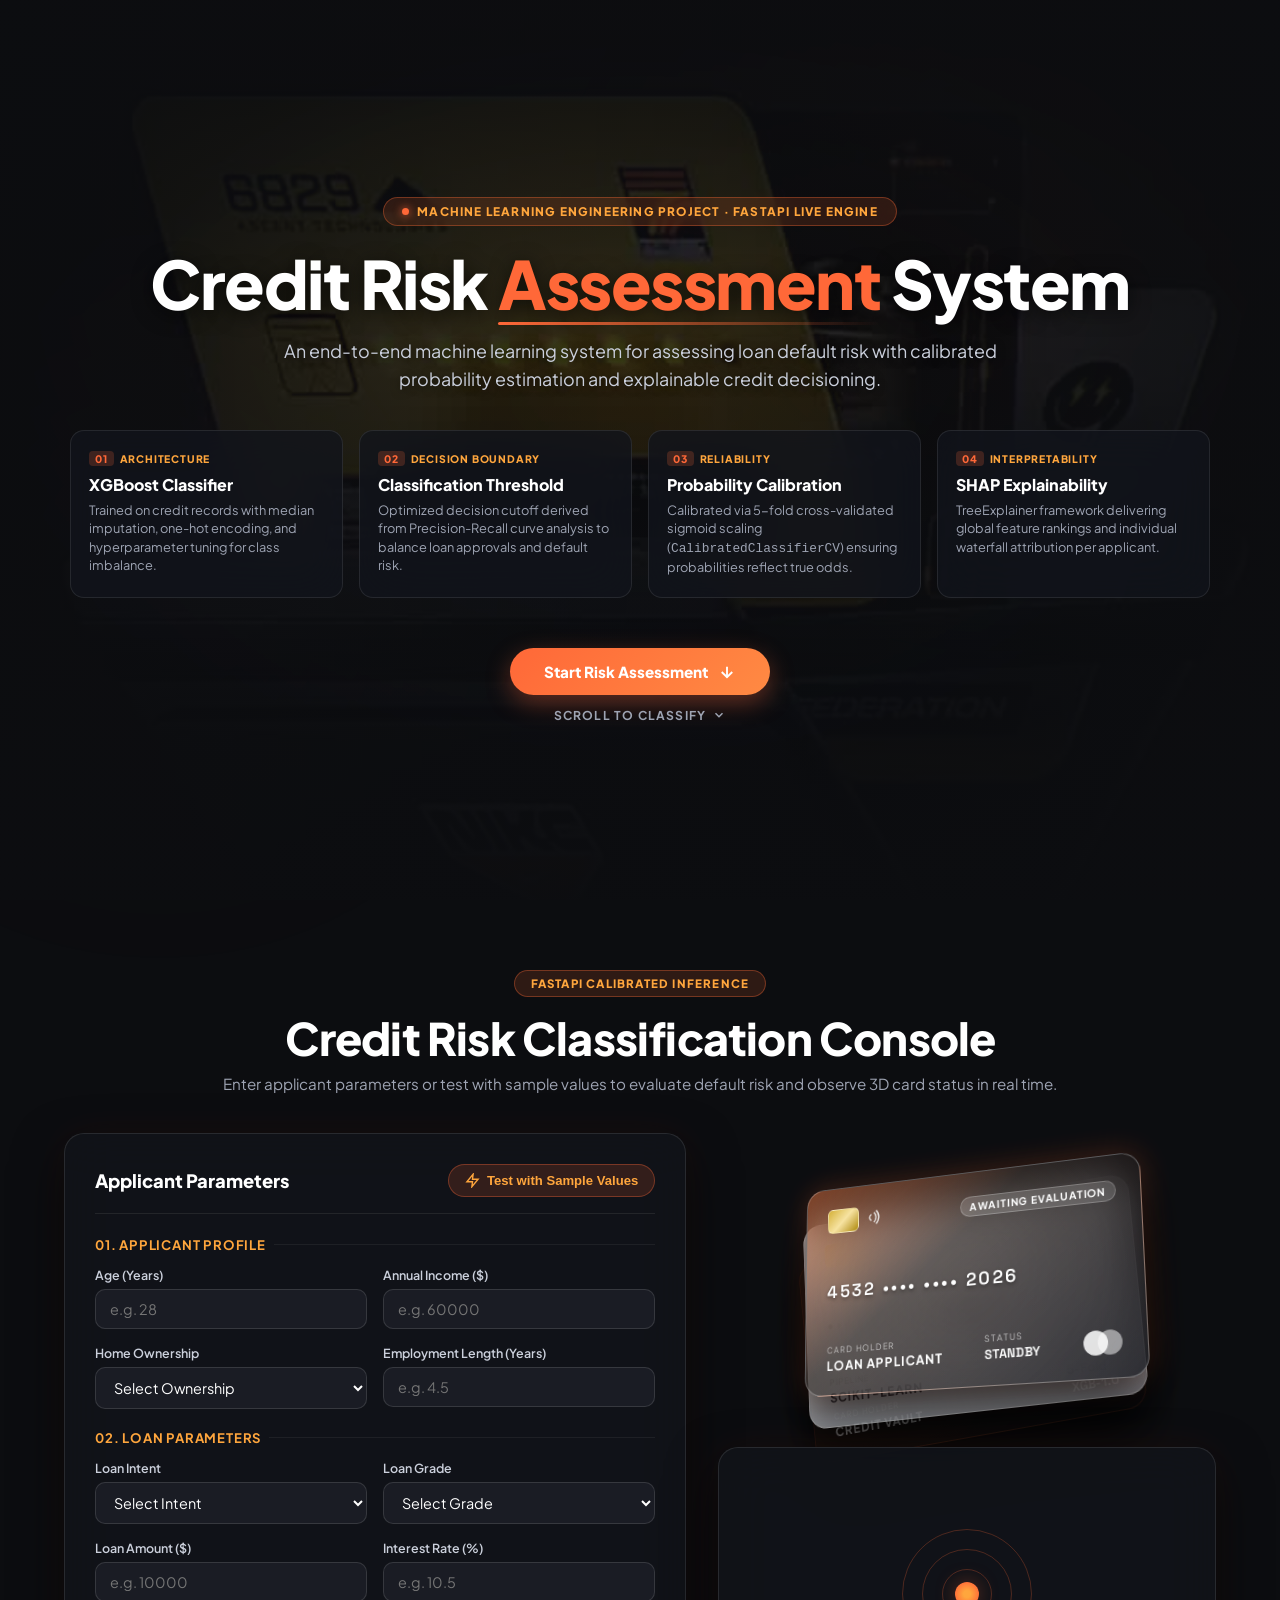
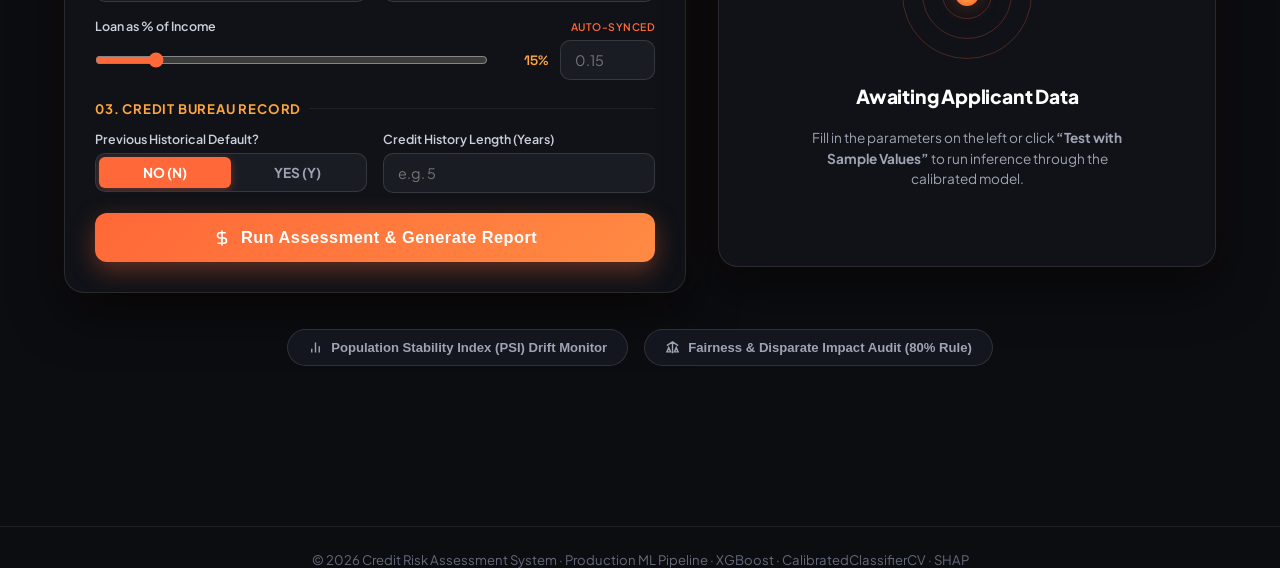
==== commit 994afb68: "add_ui_components" ====
--- a/static/index.html
+++ b/static/index.html
@@ -132,13 +132,24 @@
       <div class="form-card">
         <div class="form-top-actions">
           <h2 class="form-header-title">Applicant Parameters</h2>
-          <button type="button" class="btn-sample-fill" id="btn-sample-values">
-            <svg viewBox="0 0 24 24" width="15" height="15" fill="none" stroke="currentColor" stroke-width="2.2">
-              <path d="M13 2L3 14h9l-1 8 10-12h-9l1-8z"></path>
-            </svg>
-            Test with Sample Values
-          </button>
-        </div>
+          <div style="display: flex; align-items: center; gap: 8px;">
+            <a href="report.html" class="btn-view-report-pill" id="btn-view-existing-report" style="display: none;">
+              <svg viewBox="0 0 24 24" width="13" height="13" fill="none" stroke="currentColor" stroke-width="2.2">
+                <path d="M14 2H6a2 2 0 0 0-2 2v16a2 2 0 0 0 2 2h12a2 2 0 0 0 2-2V8z"></path>
+                <polyline points="14 2 14 8 20 8"></polyline>
+              </svg>
+              View Report
+            </a>
+            <button type="button" class="btn-sample-fill" id="btn-sample-values">
+              <svg viewBox="0 0 24 24" width="15" height="15" fill="none" stroke="currentColor" stroke-width="2.2">
+                <path d="M13 2L3 14h9l-1 8 10-12h-9l1-8z"></path>
+              </svg>
+              Test with Sample Values
+            </button>
+          </div>
+        </div>
+
+        <div id="recourse-banner-notification" style="display: none;"></div>
 
         <form id="credit-risk-form">
           <!-- 01. Applicant Demographics -->
@@ -255,7 +266,7 @@
             <svg viewBox="0 0 24 24" width="18" height="18" fill="none" stroke="currentColor" stroke-width="2.2">
               <path d="M12 2v20M17 5H9.5a3.5 3.5 0 0 0 0 7h5a3.5 3.5 0 0 1 0 7H6"/>
             </svg>
-            Run Credit Risk Assessment
+            Run Assessment &amp; Generate Report
           </button>
         </form>
       </div>
@@ -441,8 +452,19 @@
               </div>
             </div>
 
+            <!-- View Full Dedicated Report Button -->
+            <a href="report.html" class="btn-view-full-report" id="btn-open-full-report">
+              <svg viewBox="0 0 24 24" width="16" height="16" fill="none" stroke="currentColor" stroke-width="2.2">
+                <path d="M14 2H6a2 2 0 0 0-2 2v16a2 2 0 0 0 2 2h12a2 2 0 0 0 2-2V8z"></path>
+                <polyline points="14 2 14 8 20 8"></polyline>
+                <line x1="16" y1="13" x2="8" y2="13"></line>
+                <line x1="16" y1="17" x2="8" y2="17"></line>
+              </svg>
+              View Dedicated Report &amp; Download PDF &rarr;
+            </a>
+
             <!-- Make Another Assessment Button -->
-            <button type="button" class="btn-reset-assessment" id="btn-make-another">
+            <button type="button" class="btn-reset-assessment" id="btn-make-another" style="margin-top: 10px;">
               <svg viewBox="0 0 24 24" width="16" height="16" fill="none" stroke="currentColor" stroke-width="2.2">
                 <path d="M1 4v6h6M23 20v-6h-6"/>
                 <path d="M20.49 9A9 9 0 0 0 5.64 5.64L1 10m22 4l-4.64 4.36A9 9 0 0 1 3.51 15"/>
--- a/static/style.css
+++ b/static/style.css
@@ -1363,3 +1363,70 @@
   font-size: 0.72rem;
 }
 
+/* Dedicated Report Buttons & Recourse Alert */
+.btn-view-full-report {
+  display: flex;
+  align-items: center;
+  justify-content: center;
+  gap: 10px;
+  width: 100%;
+  background: linear-gradient(135deg, rgba(245, 158, 11, 0.2) 0%, rgba(217, 119, 6, 0.25) 100%);
+  border: 1px solid var(--accent-amber);
+  color: #fbbf24;
+  padding: 12px 18px;
+  border-radius: 10px;
+  font-size: 0.9rem;
+  font-weight: 700;
+  text-decoration: none;
+  margin-top: 14px;
+  transition: all 0.25s ease;
+  box-shadow: 0 4px 16px rgba(245, 158, 11, 0.15);
+}
+
+.btn-view-full-report:hover {
+  background: linear-gradient(135deg, #f59e0b 0%, #d97706 100%);
+  color: #070a10;
+  transform: translateY(-2px);
+  box-shadow: 0 6px 20px rgba(245, 158, 11, 0.35);
+}
+
+.btn-view-report-pill {
+  display: inline-flex;
+  align-items: center;
+  gap: 6px;
+  background: rgba(245, 158, 11, 0.12);
+  border: 1px solid rgba(245, 158, 11, 0.35);
+  color: var(--accent-amber);
+  font-size: 0.78rem;
+  font-weight: 600;
+  padding: 5px 12px;
+  border-radius: var(--radius-pill);
+  text-decoration: none;
+  transition: all 0.2s ease;
+}
+
+.btn-view-report-pill:hover {
+  background: rgba(245, 158, 11, 0.22);
+  border-color: var(--accent-amber);
+  transform: translateY(-1px);
+}
+
+.recourse-applied-alert {
+  background: rgba(16, 185, 129, 0.1);
+  border: 1px solid rgba(16, 185, 129, 0.3);
+  border-radius: 10px;
+  padding: 12px 16px;
+  margin-bottom: 18px;
+  display: flex;
+  align-items: center;
+  justify-content: space-between;
+  gap: 12px;
+  font-size: 0.85rem;
+  color: #34d399;
+}
+
+.recourse-applied-alert strong {
+  color: #ffffff;
+}
+
+
